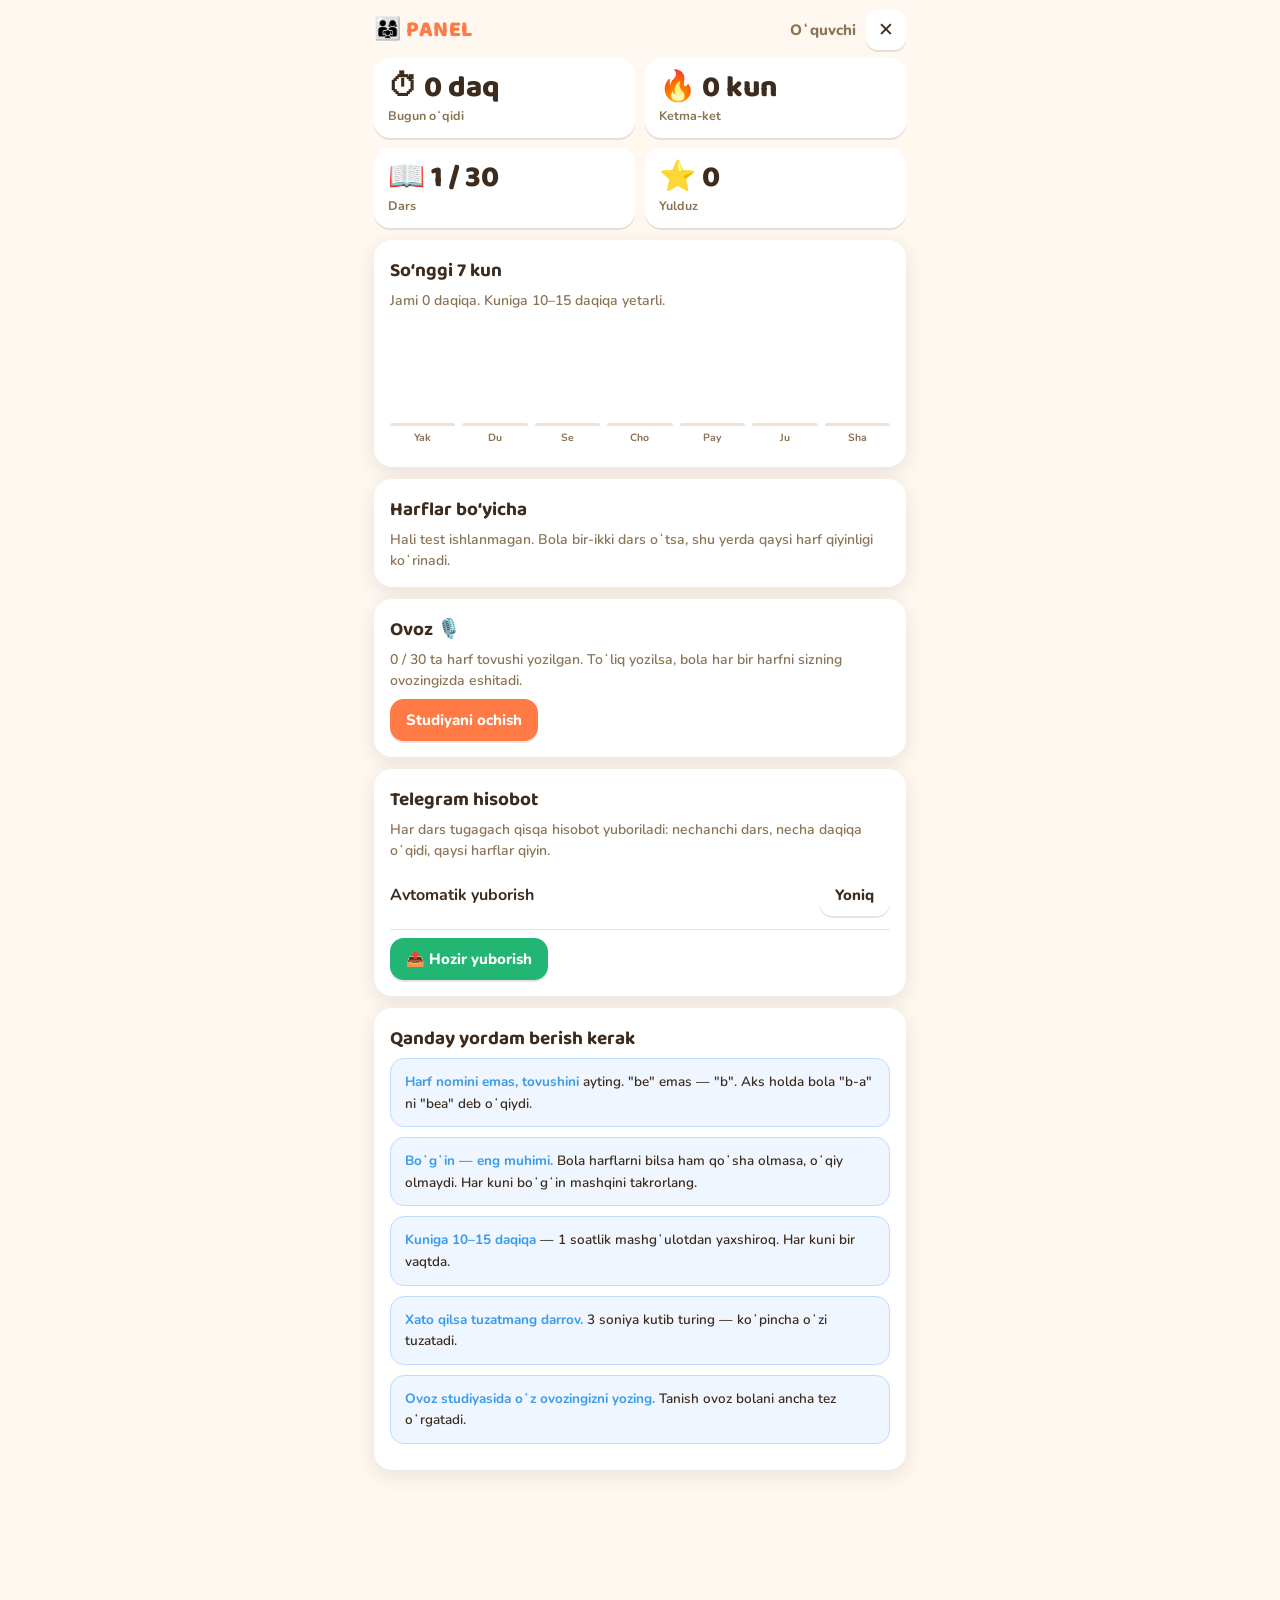
==== ota-ona.html @ 1aca53a0 "Ota-ona paneli, statistika va offline rejim (PWA) Ota-ona paneli (ota-ona.html): - bugungi daqiqalar" ====
<!DOCTYPE html>
<html lang="uz">
<head>
<meta charset="UTF-8">
<meta name="viewport" content="width=device-width,initial-scale=1,viewport-fit=cover">
<meta name="theme-color" content="#FFF8F0">
<title>Ota-ona paneli — Alifbo</title>
<link rel="preconnect" href="https://fonts.googleapis.com">
<link href="https://fonts.googleapis.com/css2?family=Baloo+2:wght@600;700;800&family=Nunito:wght@600;700;800&display=swap" rel="stylesheet">
<link rel="manifest" href="manifest.webmanifest">
<link rel="stylesheet" href="css/style.css">
<style>
  .katak4{display:grid;grid-template-columns:repeat(2,1fr);gap:10px;margin-bottom:12px}
  .katak{background:var(--fon2);border-radius:16px;padding:14px;box-shadow:var(--soya)}
  .katak .son{font-family:'Baloo 2',cursive;font-size:30px;font-weight:800;line-height:1.1}
  .katak .yor{font-size:12.5px;color:var(--matn2);font-weight:700;margin-top:2px}
  .grafik{display:flex;align-items:flex-end;gap:7px;height:120px;margin:14px 0 6px}
  .ustun{flex:1;display:flex;flex-direction:column;justify-content:flex-end;align-items:center;gap:4px;height:100%}
  .ustun i{display:block;width:100%;background:var(--yashil);border-radius:7px 7px 3px 3px;min-height:3px;font-style:normal}
  .ustun i.bosh{background:var(--chiziq)}
  .ustun small{font-size:10.5px;color:var(--matn2);font-weight:700}
  .ustun b{font-size:11px;color:var(--matn2)}
  .harflar{display:flex;flex-wrap:wrap;gap:7px;margin-top:10px}
  .hbelgi{
    padding:7px 12px;border-radius:11px;font-family:'Baloo 2',cursive;font-size:19px;font-weight:700;
    background:var(--fon);box-shadow:var(--soya);display:flex;align-items:baseline;gap:6px;
  }
  .hbelgi span{font-family:'Nunito';font-size:11.5px;font-weight:700;color:var(--matn2)}
  .hbelgi.yomon{background:#FDE8E8;color:var(--xato)}
  .hbelgi.yaxshi{background:var(--yashil-och);color:var(--yashil)}
  .maslahat{background:#EFF6FF;border:1.5px solid #BFDBFE;border-radius:14px;padding:12px 14px;
    font-size:13.5px;font-weight:600;line-height:1.6;margin-bottom:10px}
  .maslahat b{color:var(--kok)}
</style>
</head>
<body>
<div class="wrap">
  <div class="topbar">
    <div class="logo">👨‍👩‍👧 PANEL</div>
    <div class="yulduzlar" id="ism"></div>
    <button class="gear" onclick="location.href='index.html'">✕</button>
  </div>
  <div id="ich"></div>
</div>
<script type="module" src="js/ota-ona.js"></script>
<script>
if ('serviceWorker' in navigator) {
  window.addEventListener('load', () => navigator.serviceWorker.register('sw.js').catch(() => {}));
}
</script>
</body>
</html>
---- css/style.css ----
/* ============================================================
   ALIFBO — 1-sinf  |  Dizayn tizimi
   Bolalarbop: yorqin, katta, sodda. Telefon uchun.
   ============================================================ */

:root{
  --fon:#FFF8F0; --fon2:#FFFFFF; --chiziq:#F0E2D0;
  --matn:#3D2C1E; --matn2:#8B7355;
  --asos:#FF7A45;      /* asosiy (to'q sariq) */
  --asos-och:#FFE8DE;
  --yashil:#22B573; --yashil-och:#DFF5EA;
  --kok:#3B9BE8;  --sariq:#FFC93C; --siyoh:#8B5CF6;
  --xato:#E5484D;
  --soya:0 2px 0 rgba(61,44,30,.12);
  --soya2:0 6px 20px rgba(61,44,30,.10);
  --r:18px;
}
*{margin:0;padding:0;box-sizing:border-box;-webkit-tap-highlight-color:transparent}
html,body{overscroll-behavior-y:none}
body{
  font-family:'Nunito',system-ui,-apple-system,sans-serif;
  background:var(--fon); color:var(--matn);
  min-height:100vh; font-size:16px; font-weight:600;
}
.wrap{max-width:560px;margin:0 auto;padding:0 14px 120px}
.hidden{display:none !important}
button{font-family:inherit;cursor:pointer;border:none;background:none;color:inherit}

/* ---- TEPA PANEL ---- */
.topbar{
  position:sticky;top:0;z-index:30;background:var(--fon);
  padding:10px 0 8px;display:flex;gap:10px;align-items:center;
}
.logo{font-family:'Baloo 2',cursive;font-size:22px;font-weight:800;color:var(--asos);letter-spacing:.5px;flex:none}
.yulduzlar{
  flex:1;display:flex;align-items:center;gap:5px;justify-content:flex-end;
  font-weight:800;color:var(--matn2);font-size:15px;
}
.gear{
  flex:none;width:40px;height:40px;border-radius:12px;background:var(--fon2);
  box-shadow:var(--soya);font-size:19px;line-height:1;
}
.tabs{display:flex;gap:8px;padding-bottom:10px;position:sticky;top:56px;z-index:29;background:var(--fon)}
.tab{
  flex:1;padding:12px 4px;border-radius:14px;background:var(--fon2);
  color:var(--matn2);font-weight:800;font-size:14.5px;box-shadow:var(--soya);
  transition:transform .12s;
}
.tab:active{transform:scale(.96)}
.tab.active{background:var(--asos);color:#fff}

/* ---- UMUMIY KARTA ---- */
.karta{
  background:var(--fon2);border-radius:var(--r);padding:16px;
  box-shadow:var(--soya2);margin-bottom:12px;
}
.sarlavha{font-family:'Baloo 2',cursive;font-size:19px;font-weight:700;margin-bottom:4px}
.izoh{color:var(--matn2);font-size:14px;font-weight:600;line-height:1.5}

/* ---- ALIFBO TOʻRI ---- */
.bosqich-nom{
  display:flex;align-items:center;gap:8px;margin:18px 0 10px;
  font-family:'Baloo 2',cursive;font-size:17px;
}
.bosqich-nom i{width:12px;height:12px;border-radius:50%;flex:none;font-style:normal}
.bosqich-nom small{color:var(--matn2);font-family:'Nunito';font-size:12.5px;font-weight:600}
.tor{display:grid;grid-template-columns:repeat(auto-fill,minmax(66px,1fr));gap:9px}
.hkarta{
  aspect-ratio:1;border-radius:16px;background:var(--fon2);box-shadow:var(--soya);
  display:flex;flex-direction:column;align-items:center;justify-content:center;
  font-family:'Baloo 2',cursive;font-size:26px;font-weight:700;position:relative;
  transition:transform .12s;
}
.hkarta:active{transform:scale(.93)}
.hkarta small{font-size:11px;font-weight:600;color:var(--matn2);font-family:'Nunito';margin-top:-2px}
.hkarta.bajarildi::after{
  content:'★';position:absolute;top:3px;right:6px;font-size:12px;color:var(--sariq)
}
.hkarta.yopiq{opacity:.42}

/* ---- HARF SAHIFASI ---- */
.harf-bosh{display:flex;gap:14px;align-items:center;margin-bottom:14px}
.katta-harf{
  font-family:'Baloo 2',cursive;font-size:64px;line-height:1;font-weight:800;
  min-width:120px;text-align:center;padding:14px 8px;border-radius:20px;color:#fff;
}
.harf-info{flex:1;min-width:0}
.tovush-belgi{
  display:inline-block;background:var(--asos-och);color:var(--asos);
  padding:5px 13px;border-radius:99px;font-weight:800;font-size:19px;margin-bottom:6px;
}
.tugmalar{display:flex;gap:8px;flex-wrap:wrap;margin-top:8px}
.tugma{
  padding:11px 16px;border-radius:14px;background:var(--asos);color:#fff;
  font-weight:800;font-size:15px;box-shadow:var(--soya);display:flex;align-items:center;gap:7px;
  transition:transform .12s;
}
.tugma:active{transform:scale(.95)}
.tugma.oq{background:var(--fon2);color:var(--matn)}
.tugma.yashil{background:var(--yashil)}
.tugma:disabled{opacity:.5}

.soz-tor{display:grid;grid-template-columns:repeat(3,1fr);gap:9px;margin-top:12px}
.soz-karta{
  background:var(--fon2);border-radius:16px;padding:12px 6px;text-align:center;
  box-shadow:var(--soya);transition:transform .12s;
}
.soz-karta:active{transform:scale(.94)}
.soz-karta .em{font-size:32px;line-height:1.2}
.soz-karta .nm{font-weight:800;font-size:15px;margin-top:3px}

/* ---- BOʻGʻIN MASHQI (eng muhim qism) ---- */
.bogin-sahna{
  background:linear-gradient(180deg,#FFF 0%,#FFF8F0 100%);
  border-radius:20px;padding:26px 16px;text-align:center;box-shadow:var(--soya2);
  margin-bottom:12px;
}
.bogin-tovushlar{
  display:flex;justify-content:center;align-items:center;gap:14px;
  font-family:'Baloo 2',cursive;font-size:52px;font-weight:800;
  min-height:78px;transition:gap .45s cubic-bezier(.34,1.3,.64,1);
}
.bogin-tovushlar.qoshildi{gap:0}
.bogin-tovushlar span{
  transition:color .2s,transform .2s;color:var(--matn2);display:inline-block;
}
.bogin-tovushlar span.faol{color:var(--asos);transform:scale(1.25) translateY(-4px)}
.bogin-tovushlar.qoshildi span{color:var(--yashil)}
.tezlik{display:flex;gap:7px;justify-content:center;margin-top:14px}
.tezlik button{
  padding:8px 14px;border-radius:12px;background:var(--fon);color:var(--matn2);
  font-weight:800;font-size:13.5px;box-shadow:var(--soya);
}
.tezlik button.on{background:var(--kok);color:#fff}

.bogin-tor{display:grid;grid-template-columns:repeat(3,1fr);gap:9px}
.bogin-katak{
  background:var(--fon2);border-radius:14px;padding:15px 4px;text-align:center;
  font-family:'Baloo 2',cursive;font-size:25px;font-weight:700;box-shadow:var(--soya);
  transition:transform .12s;
}
.bogin-katak:active{transform:scale(.94)}
.bogin-katak.oqildi{background:var(--yashil-och);color:var(--yashil)}

/* ---- SOʻZ OʻQISH ---- */
.soz-oqish{text-align:center;padding:22px 12px}
.soz-emoji{font-size:64px;line-height:1}
.soz-boginlar{
  display:flex;justify-content:center;gap:6px;margin-top:14px;flex-wrap:wrap;
  font-family:'Baloo 2',cursive;font-size:38px;font-weight:800;
}
.soz-boginlar b{
  padding:2px 10px;border-radius:12px;background:var(--fon);font-weight:800;
  transition:background .2s,color .2s,transform .2s;
}
.soz-boginlar b.faol{background:var(--asos);color:#fff;transform:translateY(-5px)}
.soz-boginlar b:nth-child(even){background:var(--asos-och)}
.soz-boginlar b:nth-child(even).faol{background:var(--asos);color:#fff}

/* ---- GAP OʻQISH ---- */
.gap-matn{
  font-size:27px;line-height:1.75;font-weight:700;text-align:center;padding:10px 4px;
}
.gap-matn span{padding:2px 4px;border-radius:8px;transition:background .2s}
.gap-matn span.faol{background:var(--sariq)}

/* ---- DARS QADAMLARI ---- */
.qadamlar{display:flex;gap:6px;margin-bottom:12px}
.qadam{
  flex:1;padding:9px 2px;border-radius:12px;background:var(--fon2);text-align:center;
  font-size:11.5px;font-weight:800;color:var(--matn2);box-shadow:var(--soya);
}
.qadam .em{display:block;font-size:17px;margin-bottom:1px}
.qadam.on{background:var(--siyoh);color:#fff}
.qadam.tugadi{background:var(--yashil-och);color:var(--yashil)}

.dars-bosh{display:flex;align-items:center;justify-content:space-between;margin-bottom:10px}
.dars-raqam{font-family:'Baloo 2',cursive;font-size:17px;color:var(--matn2)}
.progress{height:9px;border-radius:99px;background:var(--chiziq);overflow:hidden;margin:8px 0 14px}
.progress i{display:block;height:100%;background:var(--yashil);border-radius:99px;transition:width .4s}

.pastki{
  position:fixed;left:0;right:0;bottom:0;z-index:25;
  background:linear-gradient(180deg,rgba(255,248,240,0) 0%,var(--fon) 32%);
  padding:20px 14px 16px;
}
.pastki .ich{max-width:560px;margin:0 auto;display:flex;gap:9px}
.pastki .tugma{flex:1;justify-content:center;font-size:16px;padding:15px}

/* ---- OʻYIN / TEST ---- */
.savol{
  background:var(--fon2);border-radius:20px;padding:22px 16px;text-align:center;
  box-shadow:var(--soya2);margin-bottom:12px;
}
.savol-harf{font-family:'Baloo 2',cursive;font-size:72px;font-weight:800;line-height:1;color:var(--asos)}
.savol-matn{font-size:16px;color:var(--matn2);margin-top:8px;font-weight:700}
.javoblar{display:grid;grid-template-columns:repeat(2,1fr);gap:10px;margin-top:16px}
.javob{
  padding:19px 8px;border-radius:16px;background:var(--fon2);box-shadow:var(--soya);
  font-family:'Baloo 2',cursive;font-size:29px;font-weight:700;transition:transform .12s;
}
.javob:active{transform:scale(.95)}
.javob.togri{background:var(--yashil);color:#fff}
.javob.notogri{background:var(--xato);color:#fff}
.javob small{display:block;font-family:'Nunito';font-size:12px;font-weight:600;opacity:.75}
.fikr{text-align:center;font-weight:800;font-size:17px;min-height:26px;margin-top:12px}
.fikr.ok{color:var(--yashil)} .fikr.yoq{color:var(--xato)}

/* ---- NATIJA ---- */
.natija{text-align:center;padding:26px 16px}
.natija .ball{font-family:'Baloo 2',cursive;font-size:52px;font-weight:800;color:var(--asos)}
.natija .foiz{font-size:17px;color:var(--matn2);font-weight:700}
.natija .gap{margin-top:12px;font-weight:700;line-height:1.6}

/* ---- SOZLAMALAR / OYNA ---- */
.parda{
  position:fixed;inset:0;z-index:60;background:rgba(61,44,30,.55);
  display:none;align-items:flex-end;justify-content:center;
}
.parda.ochiq{display:flex}
.varaq{
  background:var(--fon);width:100%;max-width:560px;border-radius:24px 24px 0 0;
  padding:20px 16px calc(20px + env(safe-area-inset-bottom));max-height:88vh;overflow:auto;
}
.varaq h2{font-family:'Baloo 2',cursive;font-size:21px;margin-bottom:6px}
.qator{
  display:flex;align-items:center;justify-content:space-between;gap:10px;
  padding:13px 0;border-bottom:1px solid var(--chiziq);font-weight:700;
}
.qator:last-child{border-bottom:none}
input[type=text],input[type=tel]{
  width:100%;padding:14px;border-radius:14px;border:2px solid var(--chiziq);
  background:var(--fon2);font-family:inherit;font-size:16px;font-weight:700;color:var(--matn);
}
input:focus{outline:none;border-color:var(--asos)}

/* ---- MAYDA ---- */
.ogoh{
  background:#FFF4D6;border:1.5px solid var(--sariq);border-radius:14px;
  padding:11px 13px;font-size:13.5px;font-weight:700;line-height:1.5;margin-bottom:12px;
}
.markaz{text-align:center}
@keyframes sakra{0%,100%{transform:translateY(0)}50%{transform:translateY(-12px)}}
.sakra{animation:sakra .5s ease}
@keyframes kirish{from{opacity:0;transform:translateY(8px)}to{opacity:1;transform:none}}
.kirish{animation:kirish .25s ease}
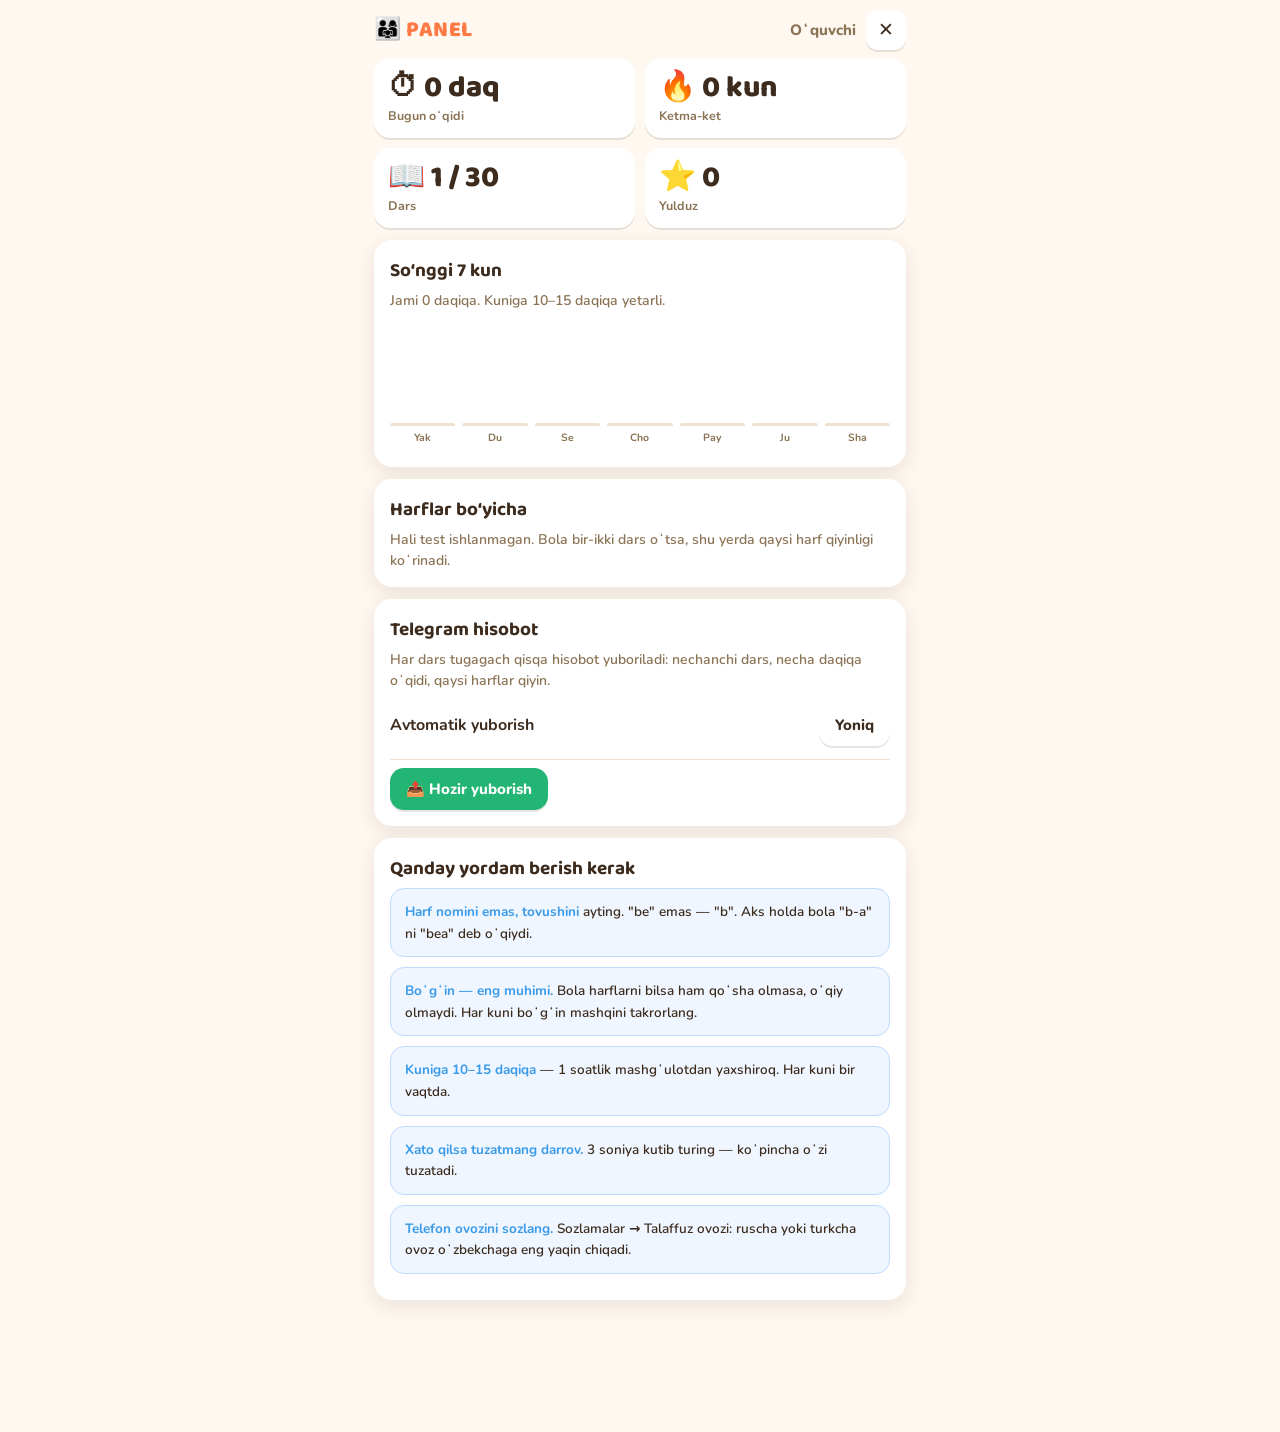
==== commit 392c2c7d: "Ovoz studiyasi olib tashlandi, talaffuz transliteratsiya bilan hal qilindi Ovoz yozish studiyasi (yo" ====
--- a/ota-ona.html
+++ b/ota-ona.html
@@ -5,6 +5,12 @@
 <meta name="viewport" content="width=device-width,initial-scale=1,viewport-fit=cover">
 <meta name="theme-color" content="#FFF8F0">
 <title>Ota-ona paneli — Alifbo</title>
+<script>
+try {
+  var m = localStorage.getItem('alifboMavzu') || 'avto';
+  if (m !== 'avto') document.documentElement.dataset.mavzu = m;
+} catch (e) {}
+</script>
 <link rel="preconnect" href="https://fonts.googleapis.com">
 <link href="https://fonts.googleapis.com/css2?family=Baloo+2:wght@600;700;800&family=Nunito:wght@600;700;800&display=swap" rel="stylesheet">
 <link rel="manifest" href="manifest.webmanifest">
@@ -26,9 +32,9 @@
     background:var(--fon);box-shadow:var(--soya);display:flex;align-items:baseline;gap:6px;
   }
   .hbelgi span{font-family:'Nunito';font-size:11.5px;font-weight:700;color:var(--matn2)}
-  .hbelgi.yomon{background:#FDE8E8;color:var(--xato)}
+  .hbelgi.yomon{background:var(--yomon-fon);color:var(--xato)}
   .hbelgi.yaxshi{background:var(--yashil-och);color:var(--yashil)}
-  .maslahat{background:#EFF6FF;border:1.5px solid #BFDBFE;border-radius:14px;padding:12px 14px;
+  .maslahat{background:var(--maslahat-fon);border:1.5px solid var(--maslahat-chiziq);border-radius:14px;padding:12px 14px;
     font-size:13.5px;font-weight:600;line-height:1.6;margin-bottom:10px}
   .maslahat b{color:var(--kok)}
 </style>
--- a/css/style.css
+++ b/css/style.css
@@ -4,6 +4,7 @@
    ============================================================ */
 
 :root{
+  color-scheme:light;
   --fon:#FFF8F0; --fon2:#FFFFFF; --chiziq:#F0E2D0;
   --matn:#3D2C1E; --matn2:#8B7355;
   --asos:#FF7A45;      /* asosiy (to'q sariq) */
@@ -13,7 +14,50 @@
   --xato:#E5484D;
   --soya:0 2px 0 rgba(61,44,30,.12);
   --soya2:0 6px 20px rgba(61,44,30,.10);
+  --fon-shaffof:rgba(255,248,240,0);
+  --parda:rgba(61,44,30,.55);
+  --ogoh-fon:#FFF4D6;
+  --maslahat-fon:#EFF6FF; --maslahat-chiziq:#BFDBFE;
+  --yomon-fon:#FDE8E8;
   --r:18px;
+}
+
+/* ---- QORONGʻI REJIM ----
+   Bir joyda: telefon sozlamasi boʻyicha (avto) va qoʻlda tanlanganda.
+   Ranglar bolaning koʻzi charchamasligi uchun yumshoq, qora emas. */
+@media (prefers-color-scheme: dark){
+  :root:not([data-mavzu="yorug"]){
+    color-scheme:dark;
+    --fon:#1A1614; --fon2:#241F1C; --chiziq:#3A322D;
+    --matn:#F2E9E1; --matn2:#A79688;
+    --asos:#FF8F5E; --asos-och:#3A2419;
+    --yashil:#3DD68C; --yashil-och:#12301F;
+    --kok:#5AB0F0; --sariq:#FFD35C; --siyoh:#A78BFA;
+    --xato:#F26A6F;
+    --soya:0 2px 0 rgba(0,0,0,.35);
+    --soya2:0 6px 20px rgba(0,0,0,.35);
+    --fon-shaffof:rgba(26,22,20,0);
+    --parda:rgba(0,0,0,.66);
+    --ogoh-fon:#33290F;
+    --maslahat-fon:#16232F; --maslahat-chiziq:#284A66;
+    --yomon-fon:#3A1B1D;
+  }
+}
+:root[data-mavzu="qorongi"]{
+  color-scheme:dark;
+  --fon:#1A1614; --fon2:#241F1C; --chiziq:#3A322D;
+  --matn:#F2E9E1; --matn2:#A79688;
+  --asos:#FF8F5E; --asos-och:#3A2419;
+  --yashil:#3DD68C; --yashil-och:#12301F;
+  --kok:#5AB0F0; --sariq:#FFD35C; --siyoh:#A78BFA;
+  --xato:#F26A6F;
+  --soya:0 2px 0 rgba(0,0,0,.35);
+  --soya2:0 6px 20px rgba(0,0,0,.35);
+  --fon-shaffof:rgba(26,22,20,0);
+  --parda:rgba(0,0,0,.66);
+  --ogoh-fon:#33290F;
+  --maslahat-fon:#16232F; --maslahat-chiziq:#284A66;
+  --yomon-fon:#3A1B1D;
 }
 *{margin:0;padding:0;box-sizing:border-box;-webkit-tap-highlight-color:transparent}
 html,body{overscroll-behavior-y:none}
@@ -111,7 +155,7 @@
 
 /* ---- BOʻGʻIN MASHQI (eng muhim qism) ---- */
 .bogin-sahna{
-  background:linear-gradient(180deg,#FFF 0%,#FFF8F0 100%);
+  background:linear-gradient(180deg,var(--fon2) 0%,var(--fon) 100%);
   border-radius:20px;padding:26px 16px;text-align:center;box-shadow:var(--soya2);
   margin-bottom:12px;
 }
@@ -181,7 +225,7 @@
 
 .pastki{
   position:fixed;left:0;right:0;bottom:0;z-index:25;
-  background:linear-gradient(180deg,rgba(255,248,240,0) 0%,var(--fon) 32%);
+  background:linear-gradient(180deg,var(--fon-shaffof) 0%,var(--fon) 32%);
   padding:20px 14px 16px;
 }
 .pastki .ich{max-width:560px;margin:0 auto;display:flex;gap:9px}
@@ -214,7 +258,7 @@
 
 /* ---- SOZLAMALAR / OYNA ---- */
 .parda{
-  position:fixed;inset:0;z-index:60;background:rgba(61,44,30,.55);
+  position:fixed;inset:0;z-index:60;background:var(--parda);
   display:none;align-items:flex-end;justify-content:center;
 }
 .parda.ochiq{display:flex}
@@ -236,7 +280,7 @@
 
 /* ---- MAYDA ---- */
 .ogoh{
-  background:#FFF4D6;border:1.5px solid var(--sariq);border-radius:14px;
+  background:var(--ogoh-fon);border:1.5px solid var(--sariq);border-radius:14px;
   padding:11px 13px;font-size:13.5px;font-weight:700;line-height:1.5;margin-bottom:12px;
 }
 .markaz{text-align:center}
@@ -244,3 +288,16 @@
 .sakra{animation:sakra .5s ease}
 @keyframes kirish{from{opacity:0;transform:translateY(8px)}to{opacity:1;transform:none}}
 .kirish{animation:kirish .25s ease}
+
+/* ---- SOZLAMALARDAGI TANLOV VA ROʻYXAT ---- */
+.tanlov{display:flex;gap:5px;flex:none}
+.tanlov button{
+  padding:9px 13px;border-radius:11px;background:var(--fon);color:var(--matn2);
+  font-weight:800;font-size:13px;box-shadow:var(--soya);
+}
+.tanlov button.on{background:var(--asos);color:#fff}
+select{
+  width:100%;padding:13px;border-radius:14px;border:2px solid var(--chiziq);
+  background:var(--fon2);color:var(--matn);font-family:inherit;font-size:15px;font-weight:700;
+}
+select:focus{outline:none;border-color:var(--asos)}
